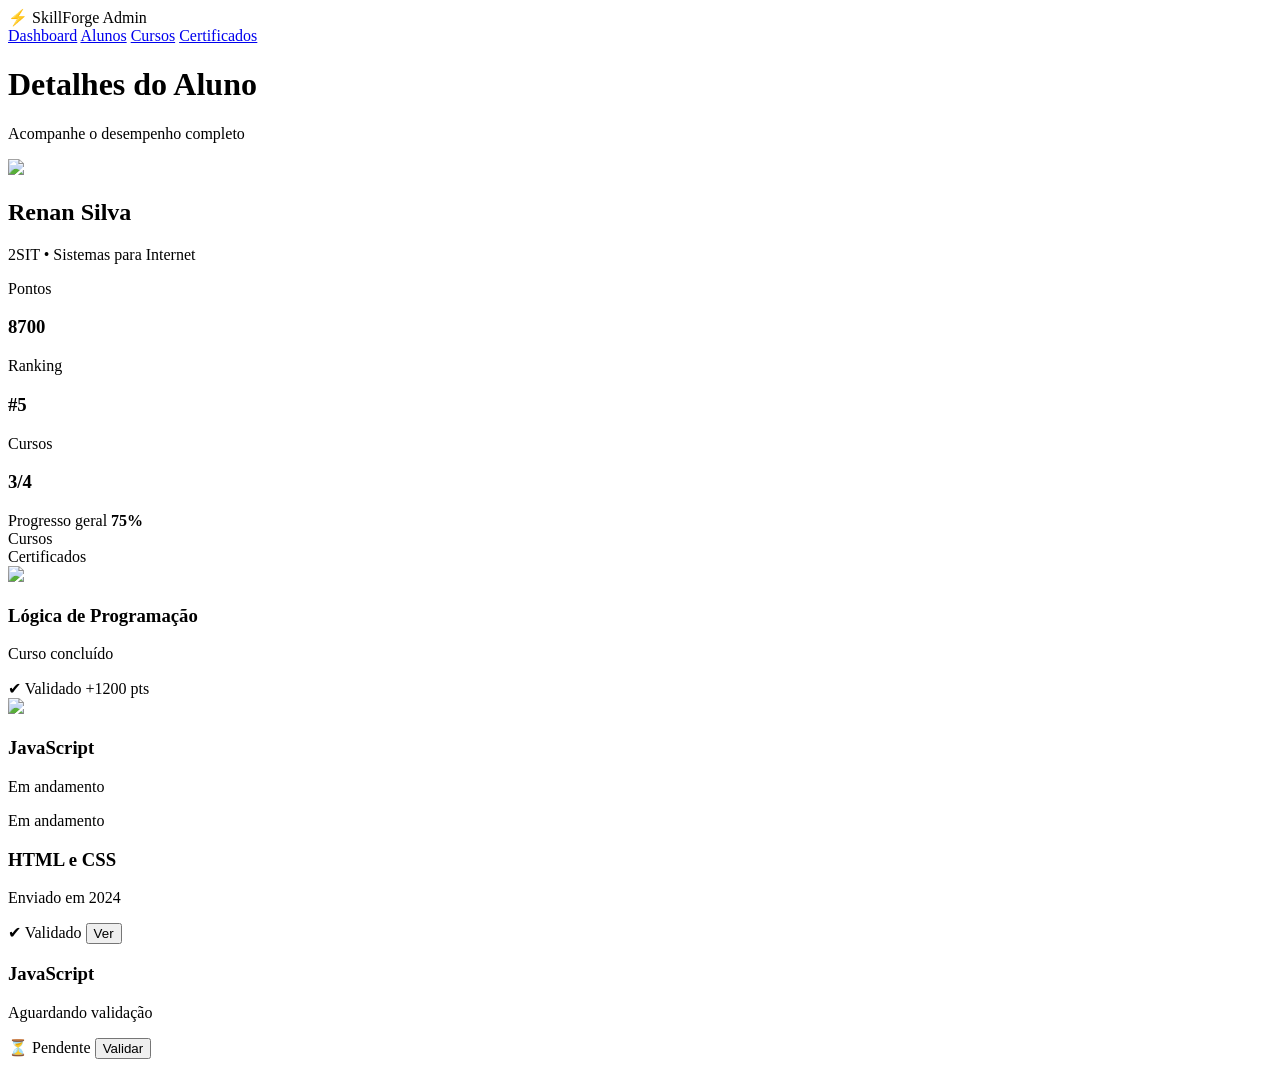
==== admin-aluno-detalhe.html @ f31892e8 "html" ====
<!DOCTYPE html>
<html lang="pt-br">
<head>
  <meta charset="UTF-8">
  <title>Aluno - Detalhes</title>
  <link rel="stylesheet" href="css/style.css">
  <link rel="stylesheet" href="css/admin.css">
  <link rel="stylesheet" href="css/ad-deta.css">
</head>

<body>

<!-- NAVBAR -->
<div class="navbar">
  <div class="logo">⚡ SkillForge Admin</div>

  <div class="nav-links">
    <a href="admin-dashboard.html">Dashboard</a>
    <a href="admin-alunos.html">Alunos</a>
    <a href="./admin-cursos.html">Cursos</a>
    <a href="./admin-certificados.html">Certificados</a>
  </div>
</div>

<div class="container">

  <!-- HEADER -->
  <div class="header">
    <h1>Detalhes do Aluno</h1>
    <p>Acompanhe o desempenho completo</p>
  </div>

  <!-- PERFIL -->
  <div class="admin-student-hero">

    <div class="left">
      <img src="https://via.placeholder.com/80">

      <div>
        <h2>Renan Silva</h2>
        <p>2SIT • Sistemas para Internet</p>
      </div>
    </div>

    <div class="right">
      <div>
        <span>Pontos</span>
        <h3>8700</h3>
      </div>

      <div>
        <span>Ranking</span>
        <h3>#5</h3>
      </div>

      <div>
        <span>Cursos</span>
        <h3>3/4</h3>
      </div>
    </div>

  </div>

  <!-- PROGRESSO -->
  <div class="admin-progress">

    <div class="progress-header">
      <span>Progresso geral</span>
      <strong>75%</strong>
    </div>

    <div class="progress-bar big">
      <div class="progress-fill" style="width:75%"></div>
    </div>

  </div>

  <!-- TABS -->
  <div class="tabs">
    <div class="tab active" onclick="trocarTab(event,'cursos')">Cursos</div>
    <div class="tab" onclick="trocarTab(event,'certificados')">Certificados</div>
  </div>

  <!-- CURSOS -->
  <div id="cursos" class="tab-content fade-in">

    <div class="admin-course">

      <div class="left">
        <img src="https://via.placeholder.com/60">

        <div>
          <h3>Lógica de Programação</h3>
          <p>Curso concluído</p>

          <div class="mini-bar">
            <div class="mini-fill" style="width:100%"></div>
          </div>
        </div>
      </div>

      <div class="right">
        <span class="badge validado">✔ Validado</span>
        <span class="points">+1200 pts</span>
      </div>

    </div>

    <div class="admin-course">

      <div class="left">
        <img src="https://via.placeholder.com/60">

        <div>
          <h3>JavaScript</h3>
          <p>Em andamento</p>

          <div class="mini-bar">
            <div class="mini-fill" style="width:60%"></div>
          </div>
        </div>
      </div>

      <div class="right">
        <span class="badge andamento">Em andamento</span>
      </div>

    </div>

  </div>

  <!-- CERTIFICADOS -->
  <div id="certificados" class="tab-content hidden">

    <div class="admin-cert">

      <div>
        <h3>HTML e CSS</h3>
        <p>Enviado em 2024</p>
      </div>

      <div class="cert-actions">
        <span class="badge validado">✔ Validado</span>
        <button class="btn">Ver</button>
      </div>

    </div>

    <div class="admin-cert">

      <div>
        <h3>JavaScript</h3>
        <p>Aguardando validação</p>
      </div>

      <div class="cert-actions">
        <span class="badge pendente">⏳ Pendente</span>
        <button class="btn">Validar</button>
      </div>

    </div>

  </div>

</div>

<script src="js/main.js"></script>
</body>
</html>
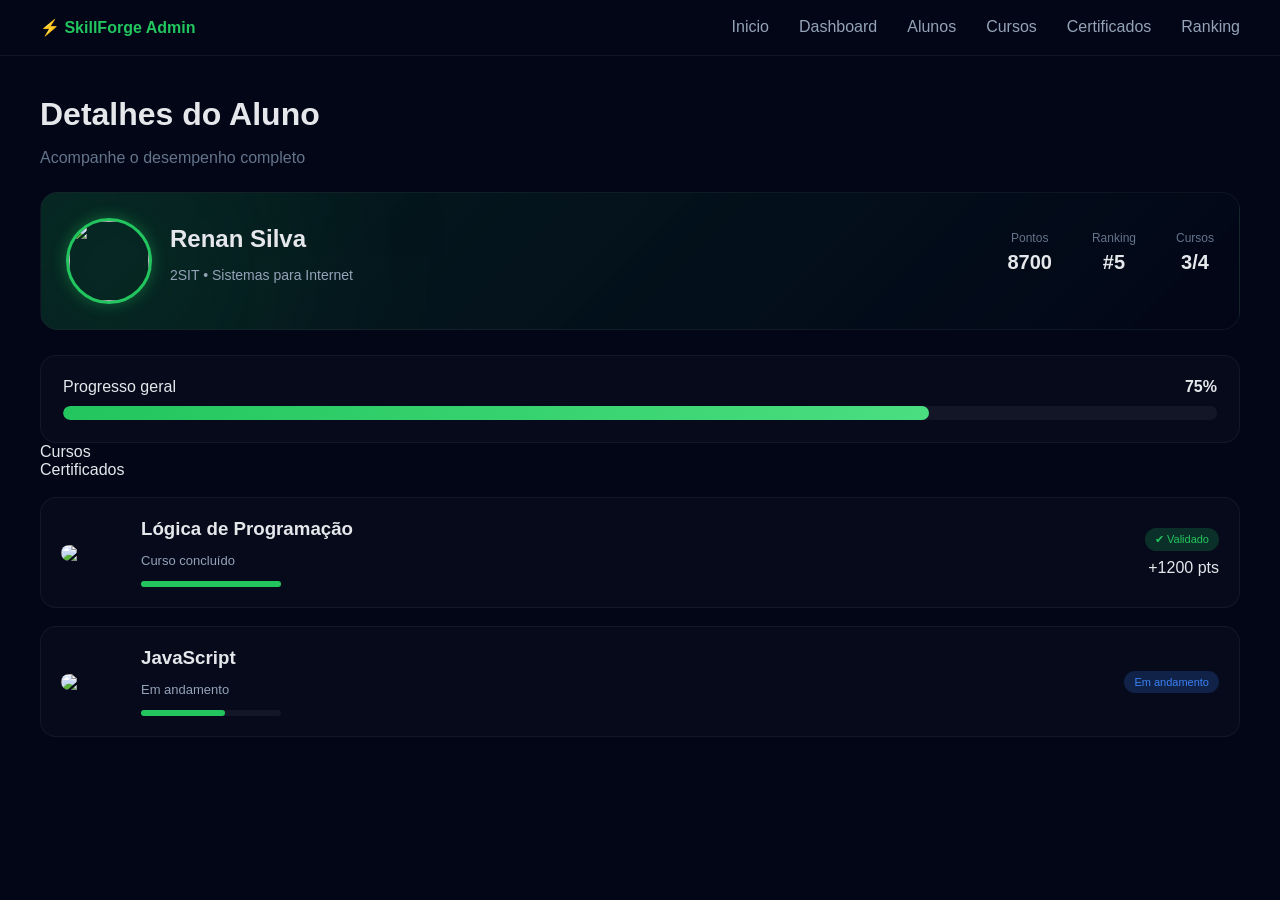
==== commit 77e21eb7: "novas telas" ====
--- a/admin-aluno-detalhe.html
+++ b/admin-aluno-detalhe.html
@@ -10,27 +10,29 @@
 
 <body>
 
-<!-- NAVBAR -->
+
 <div class="navbar">
   <div class="logo">⚡ SkillForge Admin</div>
 
   <div class="nav-links">
-    <a href="admin-dashboard.html">Dashboard</a>
+    <a href="admin-dashboard.html">Inicio</a>
+    <a href="dash-admin.html">Dashboard</a>
     <a href="admin-alunos.html">Alunos</a>
     <a href="./admin-cursos.html">Cursos</a>
     <a href="./admin-certificados.html">Certificados</a>
+    <a href="./rank-ad.html">Ranking</a>
   </div>
 </div>
 
 <div class="container">
 
-  <!-- HEADER -->
+  
   <div class="header">
     <h1>Detalhes do Aluno</h1>
     <p>Acompanhe o desempenho completo</p>
   </div>
 
-  <!-- PERFIL -->
+  
   <div class="admin-student-hero">
 
     <div class="left">
@@ -61,7 +63,7 @@
 
   </div>
 
-  <!-- PROGRESSO -->
+  
   <div class="admin-progress">
 
     <div class="progress-header">
@@ -75,13 +77,13 @@
 
   </div>
 
-  <!-- TABS -->
+ 
   <div class="tabs">
     <div class="tab active" onclick="trocarTab(event,'cursos')">Cursos</div>
     <div class="tab" onclick="trocarTab(event,'certificados')">Certificados</div>
   </div>
 
-  <!-- CURSOS -->
+
   <div id="cursos" class="tab-content fade-in">
 
     <div class="admin-course">
@@ -129,7 +131,7 @@
 
   </div>
 
-  <!-- CERTIFICADOS -->
+  
   <div id="certificados" class="tab-content hidden">
 
     <div class="admin-cert">
--- a/css/style.css
+++ b/css/style.css
@@ -0,0 +1,111 @@
+/* =========================
+   GLOBAL (TODAS AS TELAS)
+========================= */
+
+body {
+  margin: 0;
+  font-family: Inter, sans-serif;
+  background: #020617;
+  color: #e5e7eb;
+}
+
+/* NAVBAR */
+.navbar {
+  display: flex;
+  justify-content: space-between;
+  padding: 18px 40px;
+  border-bottom: 1px solid rgba(255,255,255,0.05);
+}
+
+.logo {
+  color: #22c55e;
+  font-weight: 600;
+}
+
+.nav-links {
+  display: flex;
+  gap: 30px;
+}
+
+.nav-links a {
+  color: #94a3b8;
+  text-decoration: none;
+}
+
+.nav-links a.active {
+  color: #f97316;
+}
+
+/* CONTAINER */
+.container {
+  padding: 40px;
+}
+
+/* HEADER */
+.header h1 {
+  margin: 0;
+}
+
+.header p {
+  color: #64748b;
+}
+
+/* BOTÕES */
+.btn {
+  background: linear-gradient(90deg, #22c55e, #4ade80);
+  border: none;
+  padding: 8px 14px;
+  border-radius: 8px;
+  cursor: pointer;
+  transition: 0.2s;
+}
+
+.btn:hover {
+  transform: scale(1.05);
+}
+
+.btn.danger {
+  background: #ef4444;
+}
+
+/* BADGES */
+.badge {
+  font-size: 11px;
+  padding: 4px 10px;
+  border-radius: 20px;
+}
+
+.andamento {
+  background: rgba(34,197,94,0.15);
+  color: #22c55e;
+}
+
+.validado {
+  background: rgba(34,197,94,0.15);
+  color: #22c55e;
+}
+
+.pendente {
+  background: rgba(249,115,22,0.15);
+  color: #f97316;
+}
+
+/* ANIMAÇÃO */
+.fade-in {
+  animation: fadeIn 0.4s ease;
+}
+
+@keyframes fadeIn {
+  from {
+    opacity: 0;
+    transform: translateY(10px);
+  }
+  to {
+    opacity: 1;
+    transform: translateY(0);
+  }
+}
+
+.hidden {
+  display: none;
+}
--- a/css/admin.css
+++ b/css/admin.css
@@ -0,0 +1,38 @@
+/* =========================
+   ADMIN GERAL
+========================= */
+
+/* DASHBOARD */
+.admin-grid {
+  display: grid;
+  grid-template-columns: repeat(auto-fit, minmax(220px, 1fr));
+  gap: 20px;
+}
+
+/* FILTROS */
+.admin-filters {
+  display: flex;
+  gap: 15px;
+}
+
+/* TABELA */
+.table-row {
+  display: grid;
+  grid-template-columns: 2fr 1fr 1fr 2fr 1fr auto;
+}
+
+/* DETALHE ALUNO */
+.admin-student-hero {
+  display: flex;
+  justify-content: space-between;
+}
+
+/* CURSOS ADMIN */
+.course-admin-card {
+  border-radius: 16px;
+}
+
+/* CERTIFICADOS */
+.cert-card {
+  padding: 18px;
+}
--- a/css/ad-deta.css
+++ b/css/ad-deta.css
@@ -0,0 +1,269 @@
+
+/* =========================
+   HERO DO ALUNO
+========================= */
+.admin-student-hero {
+  display: flex;
+  justify-content: space-between;
+  align-items: center;
+
+  margin-top: 25px;
+  padding: 25px;
+
+  border-radius: 18px;
+  background: linear-gradient(135deg, rgba(34,197,94,0.12), rgba(2,6,23,0.9));
+  border: 1px solid rgba(255,255,255,0.05);
+
+  position: relative;
+  overflow: hidden;
+}
+
+/* glow */
+.admin-student-hero::before {
+  content: "";
+  position: absolute;
+  width: 250px;
+  height: 250px;
+  background: #22c55e;
+  filter: blur(120px);
+  opacity: 0.15;
+  top: -50px;
+  left: -50px;
+}
+
+/* LEFT */
+.admin-student-hero .left {
+  display: flex;
+  align-items: center;
+  gap: 18px;
+  z-index: 2;
+}
+
+.admin-student-hero img {
+  width: 80px;
+  height: 80px;
+  border-radius: 50%;
+  border: 3px solid #22c55e;
+  box-shadow: 0 0 15px rgba(34,197,94,0.4);
+}
+
+.admin-student-hero h2 {
+  margin: 0;
+}
+
+.admin-student-hero p {
+  font-size: 14px;
+  color: #94a3b8;
+}
+
+/* RIGHT STATS */
+.admin-student-hero .right {
+  display: flex;
+  gap: 40px;
+  z-index: 2;
+}
+
+.admin-student-hero .right div {
+  text-align: center;
+}
+
+.admin-student-hero span {
+  font-size: 12px;
+  color: #64748b;
+}
+
+.admin-student-hero h3 {
+  margin-top: 5px;
+  font-size: 20px;
+}
+
+/* =========================
+   PROGRESSO
+========================= */
+.admin-progress {
+  margin-top: 25px;
+  padding: 22px;
+  border-radius: 16px;
+  background: rgba(255,255,255,0.02);
+  border: 1px solid rgba(255,255,255,0.05);
+}
+
+.progress-header {
+  display: flex;
+  justify-content: space-between;
+  margin-bottom: 10px;
+}
+
+.progress-bar.big {
+  height: 14px;
+  background: rgba(255,255,255,0.05);
+  border-radius: 20px;
+  overflow: hidden;
+}
+
+.progress-fill {
+  height: 100%;
+  background: linear-gradient(90deg, #22c55e, #4ade80);
+  border-radius: 20px;
+}
+
+/* =========================
+   CURSOS
+========================= */
+.admin-course {
+  display: flex;
+  justify-content: space-between;
+  align-items: center;
+
+  margin-top: 18px;
+  padding: 20px;
+
+  border-radius: 16px;
+  background: rgba(255,255,255,0.02);
+  border: 1px solid rgba(255,255,255,0.05);
+
+  transition: 0.3s;
+}
+
+/* hover */
+.admin-course:hover {
+  transform: translateY(-5px);
+  border: 1px solid rgba(34,197,94,0.3);
+  box-shadow: 0 10px 30px rgba(0,0,0,0.4);
+}
+
+/* left */
+.admin-course .left {
+  display: flex;
+  gap: 15px;
+  align-items: center;
+}
+
+.admin-course img {
+  width: 65px;
+  border-radius: 12px;
+}
+
+/* textos */
+.admin-course h3 {
+  margin: 0;
+}
+
+.admin-course p {
+  font-size: 13px;
+  color: #94a3b8;
+}
+
+/* barra */
+.mini-bar {
+  height: 6px;
+  width: 140px;
+  background: rgba(255,255,255,0.05);
+  border-radius: 10px;
+  margin-top: 8px;
+}
+
+.mini-fill {
+  height: 100%;
+  background: #22c55e;
+  border-radius: 10px;
+}
+
+/* right */
+.admin-course .right {
+  display: flex;
+  flex-direction: column;
+  align-items: flex-end;
+  gap: 8px;
+}
+
+/* =========================
+   CERTIFICADOS
+========================= */
+.admin-cert {
+  display: flex;
+  justify-content: space-between;
+  align-items: center;
+
+  margin-top: 18px;
+  padding: 20px;
+
+  border-radius: 16px;
+  background: rgba(255,255,255,0.02);
+  border: 1px solid rgba(255,255,255,0.05);
+
+  transition: 0.3s;
+}
+
+.admin-cert:hover {
+  transform: translateY(-5px);
+  border: 1px solid rgba(34,197,94,0.3);
+}
+
+/* ações */
+.cert-actions {
+  display: flex;
+  gap: 10px;
+  align-items: center;
+}
+
+/* =========================
+   BADGES
+========================= */
+.badge {
+  font-size: 11px;
+  padding: 5px 10px;
+  border-radius: 20px;
+}
+
+.validado {
+  background: rgba(34,197,94,0.2);
+  color: #22c55e;
+}
+
+.andamento {
+  background: rgba(59,130,246,0.2);
+  color: #3b82f6;
+}
+
+.pendente {
+  background: rgba(249,115,22,0.2);
+  color: #f97316;
+}
+
+/* =========================
+   BOTÃO
+========================= */
+.btn {
+  background: linear-gradient(90deg, #22c55e, #4ade80);
+  border: none;
+  padding: 8px 14px;
+  border-radius: 10px;
+  cursor: pointer;
+  transition: 0.2s;
+}
+
+.btn:hover {
+  transform: scale(1.05);
+}
+
+/* =========================
+   RESPONSIVO
+========================= */
+@media (max-width: 800px) {
+  .admin-student-hero {
+    flex-direction: column;
+    gap: 20px;
+  }
+
+  .admin-student-hero .right {
+    gap: 20px;
+  }
+
+  .admin-course,
+  .admin-cert {
+    flex-direction: column;
+    align-items: flex-start;
+    gap: 10px;
+  }
+}
